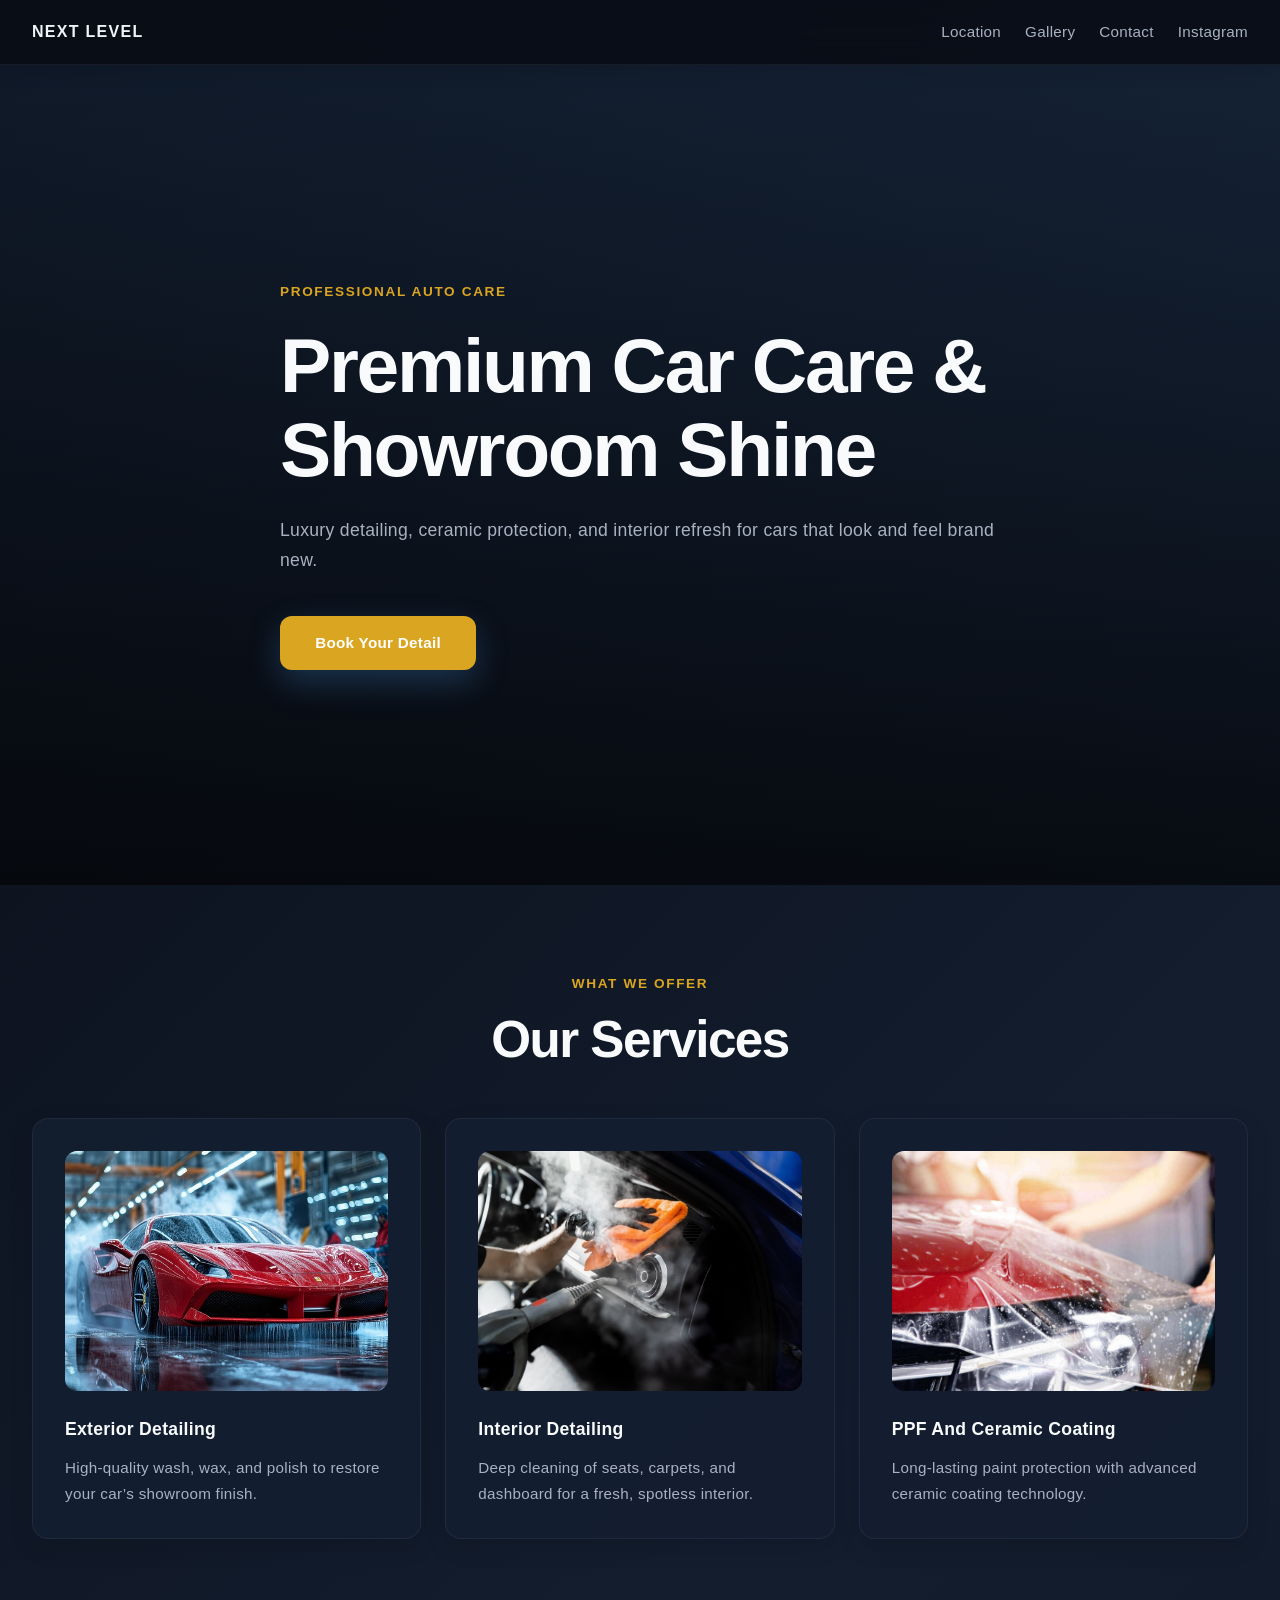
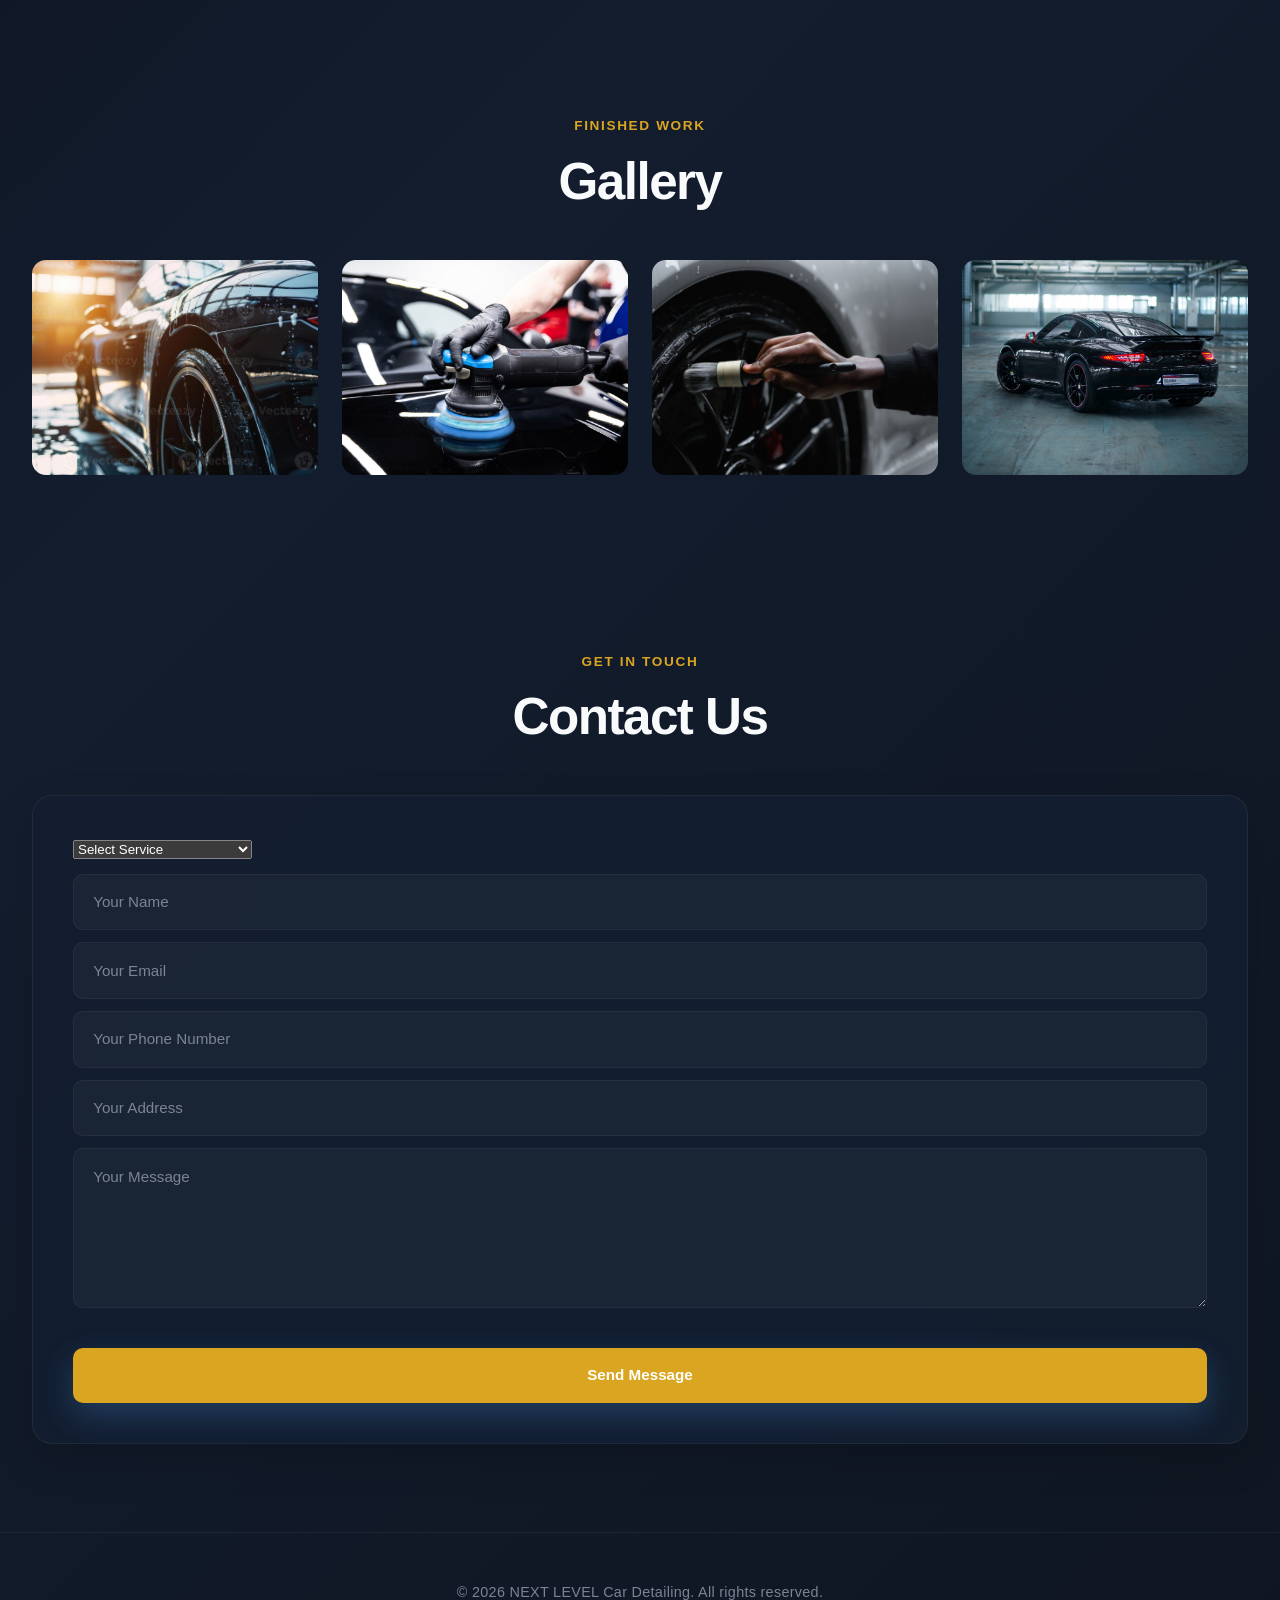
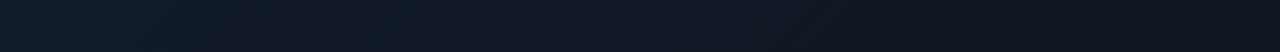
==== index.html @ 518fec78 "Rename next.html to index.html" ====
﻿<!DOCTYPE html>
<html lang="en">

<head>
    <meta charset="UTF-8">
    <meta name="viewport" content="width=device-width, initial-scale=1.0">
    <title>NEXT LEVEL CAR DETAILING</title>
    <link rel="stylesheet" href="next.css">
    <script src="next.js" crossorigin="anonymous"></script>
</head>

<body>
    <header>
        <div class="topbar">
            <a class="brand" href="#">NEXT LEVEL</a>
            <button class="menu-toggle" aria-label="Toggle navigation">
                <span></span>
                <span></span>
                <span></span>
            </button>
            <nav class="site-nav">
                <a href="https://www.google.com/maps/place/29%C2%B053'46.9%22N+73%C2%B052'30.2%22E/@29.8963611,73.8750556,17z/data=!3m1!4b1!4m4!3m3!8m2!3d29.8963611!4d73.8750556?entry=ttu&g_ep=EgoyMDI2MDgxMS4wIKXMDSoASAFQAw%3D%3D"
                    target="_blank" rel="noopener noreferrer">Location</a>
                <a href="#gallery">Gallery</a>
                <a href="https://wa.me/+918306224244" target="_blank" rel="noopener noreferrer">Contact</a>
                <a href="https://www.instagram.com/next_level_car_detailing_sgnr" target="_blank"
                    rel="noopener noreferrer">Instagram</a>
            </nav>
        </div>
    </header>

    <main>
        <section class="hero">
            <div class="hero-copy">
                <p class="eyebrow">Professional Auto Care</p>
                <h1>Premium Car Care & Showroom Shine</h1>
                <p>Luxury detailing, ceramic protection, and interior refresh for cars that look and feel brand new.</p>
                <a class="button" href="https://wa.me/+918306224244" target="_blank" rel="noopener noreferrer">Book Your
                    Detail</a>
            </div>
        </section>

        <section class="section services" id="services">
            <div class="section-header">
                <p class="eyebrow">What We Offer</p>
                <h2>Our Services</h2>
            </div>
            <div class="cards">
                <div class="card">
                    <img src="fome.jpg" alt="Exterior Detailing">
                    <h3>Exterior Detailing</h3>
                    <p>High-quality wash, wax, and polish to restore your car’s showroom finish.</p>
                </div>
                <div class="card">
                    <img src="fogg.jpeg" alt="Interior Detailing">
                    <h3>Interior Detailing</h3>
                    <p>Deep cleaning of seats, carpets, and dashboard for a fresh, spotless interior.</p>
                </div>
                <div class="card">
                    <img src="ppf.jpg" alt="PPF And Ceramic Coating">
                    <h3>PPF And Ceramic Coating</h3>
                    <p>Long-lasting paint protection with advanced ceramic coating technology.</p>
                </div>
            </div>
        </section>

        <section class="section gallery" id="gallery">
            <div class="section-header">
                <p class="eyebrow">Finished Work</p>
                <h2>Gallery</h2>
            </div>
            <div class="gallery-grid">
                <img src="carback.jpg" alt="Detailing sample 1">
                <img src="rubbing.jpg" alt="Detailing sample 2">
                <img src="tyre.jpg" alt="Detailing sample 3">
                <img src="porshe.jpg" alt="Detailing sample 4">
            </div>
        </section>

        <section class="section contact" id="contact">
            <div class="section-header">
                <p class="eyebrow">Get In Touch</p>
                <h2>Contact Us</h2>
            </div>

            <form id="whatsappForm" onsubmit="sendToWhatsApp(event)">
                <select id="service" placeholder="Select Service" required>
                    <option value="" disabled selected>Select Service</option>
                    <option value="Exterior Detailing">Exterior Detailing</option>
                    <option value="Interior Detailing">Interior Detailing</option>
                    <option value="PPF And Ceramic Coating">PPF And Ceramic Coating</option>
                </select>
                <input type="text" id="name" placeholder="Your Name" required>
                <input type="email" id="email" placeholder="Your Email" required>
                <input type="tel" id="phone" placeholder="Your Phone Number" required>
                <input type="text" id="Address" placeholder="Your Address" required>
                <textarea id="message" rows="5" placeholder="Your Message" required></textarea>
                <button type="submit">Send Message</button>
            </form>
        </section>
    </main>

    <footer>
        <p>&copy; 2026 NEXT LEVEL Car Detailing. All rights reserved.</p>
    </footer>

    <script>
        // Mobile Navigation Toggle
        const toggleButton = document.querySelector('.menu-toggle');
        const siteNav = document.querySelector('.site-nav');

        toggleButton.addEventListener('click', () => {
            siteNav.classList.toggle('open');
            toggleButton.classList.toggle('open');
        });

        // WhatsApp Form Submit Function
        function sendToWhatsApp(event) {
            // Form ko default reload hone se rokein
            event.preventDefault();

            // Input fields se values nikalein
            let name = document.getElementById('name').value.trim();
            let email = document.getElementById('email').value.trim();
            let phone = document.getElementById('phone').value.trim();
            let address = document.getElementById('Address').value.trim();
            let service = document.getElementById('service').value.trim();
            let message = document.getElementById('message').value.trim();

            // WhatsApp number (Bina '+' ya special characters ke, sirf digits)
            let phoneNumber = "918306224244";

            // WhatsApp par bhejne ke liye text format banayein
            let whatsappText = `*New Contact Message*%0A%0A` +
                `*Name:* ${encodeURIComponent(name)}%0A` +
                `*Email:* ${encodeURIComponent(email)}%0A` +
                `*Phone:* ${encodeURIComponent(phone)}%0A` +
                `*Address:* ${encodeURIComponent(address)}%0A` +
                `*Service:* ${encodeURIComponent(service)}%0A` +
                `*Message:* ${encodeURIComponent(message)}`;

            // Correct WhatsApp URL generate karein
            let whatsappURL = `https://wa.me/${phoneNumber}?text=${whatsappText}`;

            // User ko WhatsApp par redirect karein
            window.open(whatsappURL, '_blank');
        }
    </script>
</body>

</html>
---- next.css ----
﻿:root {
    color-scheme: dark;
    --bg: #0a0e17;
    --surface: rgba(20, 30, 48, 0.95);
    --surface-strong: rgba(12, 18, 28, 0.99);
    --text: #f0f4f9;
    --text-secondary: #a8b2c1;
    --muted: #7a8494;
    --accent: goldenrod;
    --accent-strong: #3a8fd4;
    --accent-light: goldenrod;
    --border: rgba(122, 132, 148, 0.12);
    --success: #10b981;
    --error: #ef4444;
}

* {
    margin: 0;
    padding: 0;
    box-sizing: border-box;
}

html {
    scroll-behavior: smooth;
}

body {
    font-family: -apple-system, BlinkMacSystemFont, "Segoe UI", Roboto, "Helvetica Neue", sans-serif;
    min-height: 100vh;
    line-height: 1.6;
    letter-spacing: 0.3px;
    background: linear-gradient(135deg, #0a0e17 0%, #131d2e 50%, #0f1621 100%);
    color: var(--text);
    font-weight: 400;
}

img {
    display: block;
    max-width: 100%;
}

a {
    text-decoration: none;
}

button,
input,
textarea {
    font: inherit;
}

header {
    position: sticky;
    top: 0;
    z-index: 50;
    border-bottom: 1px solid var(--border);
    backdrop-filter: blur(24px);
    background: rgba(10, 14, 23, 0.85);
    box-shadow: 0 4px 20px rgba(0, 0, 0, 0.15);
}

.topbar {
    max-width: 1280px;
    margin: 0 auto;
    padding: 1.2rem 2rem;
    display: flex;
    align-items: center;
    justify-content: space-between;
    gap: 2rem;
}

.brand {
    color: var(--text);
    font-weight: 700;
    letter-spacing: 0.08em;
    text-transform: uppercase;
    font-size: 1rem;
    transition: color 0.3s ease;
}

.brand:hover {
    color: var(--accent-light);
}

.site-nav {
    display: flex;
    align-items: center;
    gap: 1.5rem;
}

nav a {
    color: var(--text-secondary);
    font-weight: 500;
    font-size: 0.95rem;
    transition: color 0.3s ease, border-color 0.3s ease;
    position: relative;
}

nav a::after {
    content: '';
    position: absolute;
    bottom: -4px;
    left: 0;
    width: 0;
    height: 2px;
    background: var(--accent);
    transition: width 0.3s ease;
}

nav a:hover {
    color: var(--accent-light);
}

nav a:hover::after {
    width: 100%;
}

.menu-toggle {
    display: none;
    background: transparent;
    border: none;
    cursor: pointer;
    flex-direction: column;
    gap: 6px;
    padding: 0.25rem;
}

.menu-toggle span {
    display: block;
    width: 24px;
    height: 2px;
    background: var(--text);
    border-radius: 999px;
    transition: transform 0.3s ease, opacity 0.3s ease;
}

.menu-toggle.open span:nth-child(1) {
    transform: translateY(6px) rotate(45deg);
}

.menu-toggle.open span:nth-child(2) {
    opacity: 0;
}

.menu-toggle.open span:nth-child(3) {
    transform: translateY(-6px) rotate(-45deg);
}

.hero {
    min-height: calc(100vh - 80px);
    display: grid;
    place-items: center;
    padding: 4rem 2rem;
    background: linear-gradient(180deg, rgba(79, 159, 240, 0.08), rgba(0,0,0,0.6)),
                url('https://images.unsplash.com/photo-1503376780353-7e6692767b70?auto=format&fit=crop&w=1400&q=80') center/cover no-repeat;
}

.hero-copy {
    max-width: 720px;
    text-align: left;
}

.hero .eyebrow {
    color: var(--accent-light);
    letter-spacing: 0.12em;
    text-transform: uppercase;
    font-size: 0.85rem;
    font-weight: 600;
    margin-bottom: 1.25rem;
}

.hero h1 {
    font-size: clamp(2.4rem, 6vw, 5.2rem);
    line-height: 1.1;
    letter-spacing: -0.03em;
    margin-bottom: 1.5rem;
    font-weight: 700;
    color: #f8fafc;
}

.hero p {
    max-width: 50rem;
    color: var(--text-secondary);
    margin-bottom: 2.5rem;
    font-size: 1.1rem;
    line-height: 1.7;
}

.button {
    display: inline-flex;
    align-items: center;
    justify-content: center;
    padding: 0.95rem 2.2rem;
    background: var(--accent);
    color: #ffffff;
    border: none;
    border-radius: 12px;
    font-weight: 600;
    font-size: 0.95rem;
    box-shadow: 0 12px 32px rgba(79, 159, 240, 0.25);
    transition: all 0.3s cubic-bezier(0.4, 0, 0.2, 1);
    cursor: pointer;
}

.button:hover {
    transform: translateY(-3px);
    background: var(--accent-strong);
    box-shadow: 0 20px 48px rgba(79, 159, 240, 0.35);
}

.button:active {
    transform: translateY(-1px);
}

.section {
    padding: 5.5rem 2rem;
    max-width: 1280px;
    margin: 0 auto;
}

.section-header {
    text-align: center;
    margin-bottom: 3rem;
}

.section-header .eyebrow {
    color: var(--accent-light);
    letter-spacing: 0.12em;
    text-transform: uppercase;
    font-size: 0.85rem;
    font-weight: 600;
    margin-bottom: 1rem;
}

.section-header h2 {
    font-size: clamp(2rem, 4vw, 3.5rem);
    letter-spacing: -0.03em;
    line-height: 1.15;
    font-weight: 700;
    color: #f8fafc;
}

.cards,
.gallery-grid {
    display: grid;
    grid-template-columns: repeat(auto-fit, minmax(260px, 1fr));
    gap: 1.5rem;
}

.card {
    background: var(--surface);
    border: 1px solid var(--border);
    border-radius: 16px;
    padding: 2rem;
    box-shadow: 0 8px 24px rgba(0, 0, 0, 0.12);
    transition: all 0.3s cubic-bezier(0.4, 0, 0.2, 1);
}

.card:hover {
    transform: translateY(-8px);
    border-color: rgba(79, 159, 240, 0.25);
    box-shadow: 0 20px 48px rgba(79, 159, 240, 0.15);
    background: rgba(30, 40, 60, 0.98);
}

.card img {
    width: 100%;
    height: 240px;
    object-fit: cover;
    border-radius: 12px;
    margin-bottom: 1.5rem;
}

.card h3 {
    color: #f8fafc;
    margin-bottom: 0.75rem;
    font-weight: 600;
    font-size: 1.1rem;
}

.card p {
    color: var(--text-secondary);
    line-height: 1.7;
    font-size: 0.95rem;
}

.gallery-grid img {
    aspect-ratio: 4 / 3;
    border-radius: 14px;
    object-fit: cover;
    transition: transform 0.3s ease, filter 0.3s ease;
}

.gallery-grid img:hover {
    transform: scale(1.03);
    filter: brightness(1.08);
}

.contact form {
    background: var(--surface);
    border: 1px solid var(--border);
    border-radius: 20px;
    padding: 2.5rem;
    box-shadow: 0 16px 40px rgba(0, 0, 0, 0.15);
}

form input,
form textarea {
    width: 100%;
    background: rgba(255, 255, 255, 0.03);
    border: 1px solid var(--border);
    border-radius: 10px;
    padding: 0.95rem 1.2rem;
    color: var(--text);
    font-size: 0.95rem;
    margin-top: 0.75rem;
    transition: all 0.3s ease;
}

form input::placeholder,
form textarea::placeholder {
    color: var(--muted);
}

form input:focus,
form textarea:focus {
    outline: none;
    border-color: var(--accent);
    background: rgba(255, 255, 255, 0.05);
    box-shadow: 0 0 0 4px rgba(79, 159, 240, 0.1);
}

form textarea {
    resize: vertical;
    min-height: 160px;
    font-family: inherit;
}

form button {
    width: 100%;
    margin-top: 2rem;
    background: var(--accent);
    color: #ffffff;
    border: none;
    border-radius: 10px;
    padding: 0.95rem 1.2rem;
    cursor: pointer;
    font-weight: 600;
    font-size: 0.95rem;
    transition: all 0.3s cubic-bezier(0.4, 0, 0.2, 1);
    box-shadow: 0 12px 32px rgba(79, 159, 240, 0.25);
}

form button:hover {
    transform: translateY(-2px);
    background: var(--accent-strong);
    box-shadow: 0 16px 40px rgba(79, 159, 240, 0.3);
}

footer {
    text-align: center;
    padding: 3rem 2rem;
    color: var(--muted);
    border-top: 1px solid var(--border);
    font-size: 0.9rem;
}

@media (max-width: 900px) {
    .topbar {
        flex-direction: row;
        gap: 1rem;
    }
    .site-nav {
        gap: 1rem;
    }
}

@media (max-width: 768px) {
    .menu-toggle {
        display: flex;
    }
    .site-nav {
        position: absolute;
        left: 0;
        right: 0;
        top: 75px;
        flex-direction: column;
        gap: 0;
        background: rgba(10, 14, 23, 0.98);
        border-top: 1px solid var(--border);
        padding: 1rem 1.5rem;
        transform: translateY(-120%);
        opacity: 0;
        pointer-events: none;
        transition: transform 0.3s ease, opacity 0.3s ease;
    }
    .site-nav.open {
        transform: translateY(0);
        opacity: 1;
        pointer-events: auto;
    }
    .site-nav a {
        padding: 1rem 0;
        border-bottom: 1px solid var(--border);
        width: 100%;
    }
    .hero {
        min-height: 75vh;
        padding: 3rem 1.5rem;
    }
    .hero-copy {
        text-align: center;
        margin: 0 auto;
    }
    .section {
        padding: 3.5rem 1.5rem;
    }
    .section-header h2 {
        font-size: 2.2rem;
    }
    .contact form {
        padding: 2rem 1.5rem;
    }
}
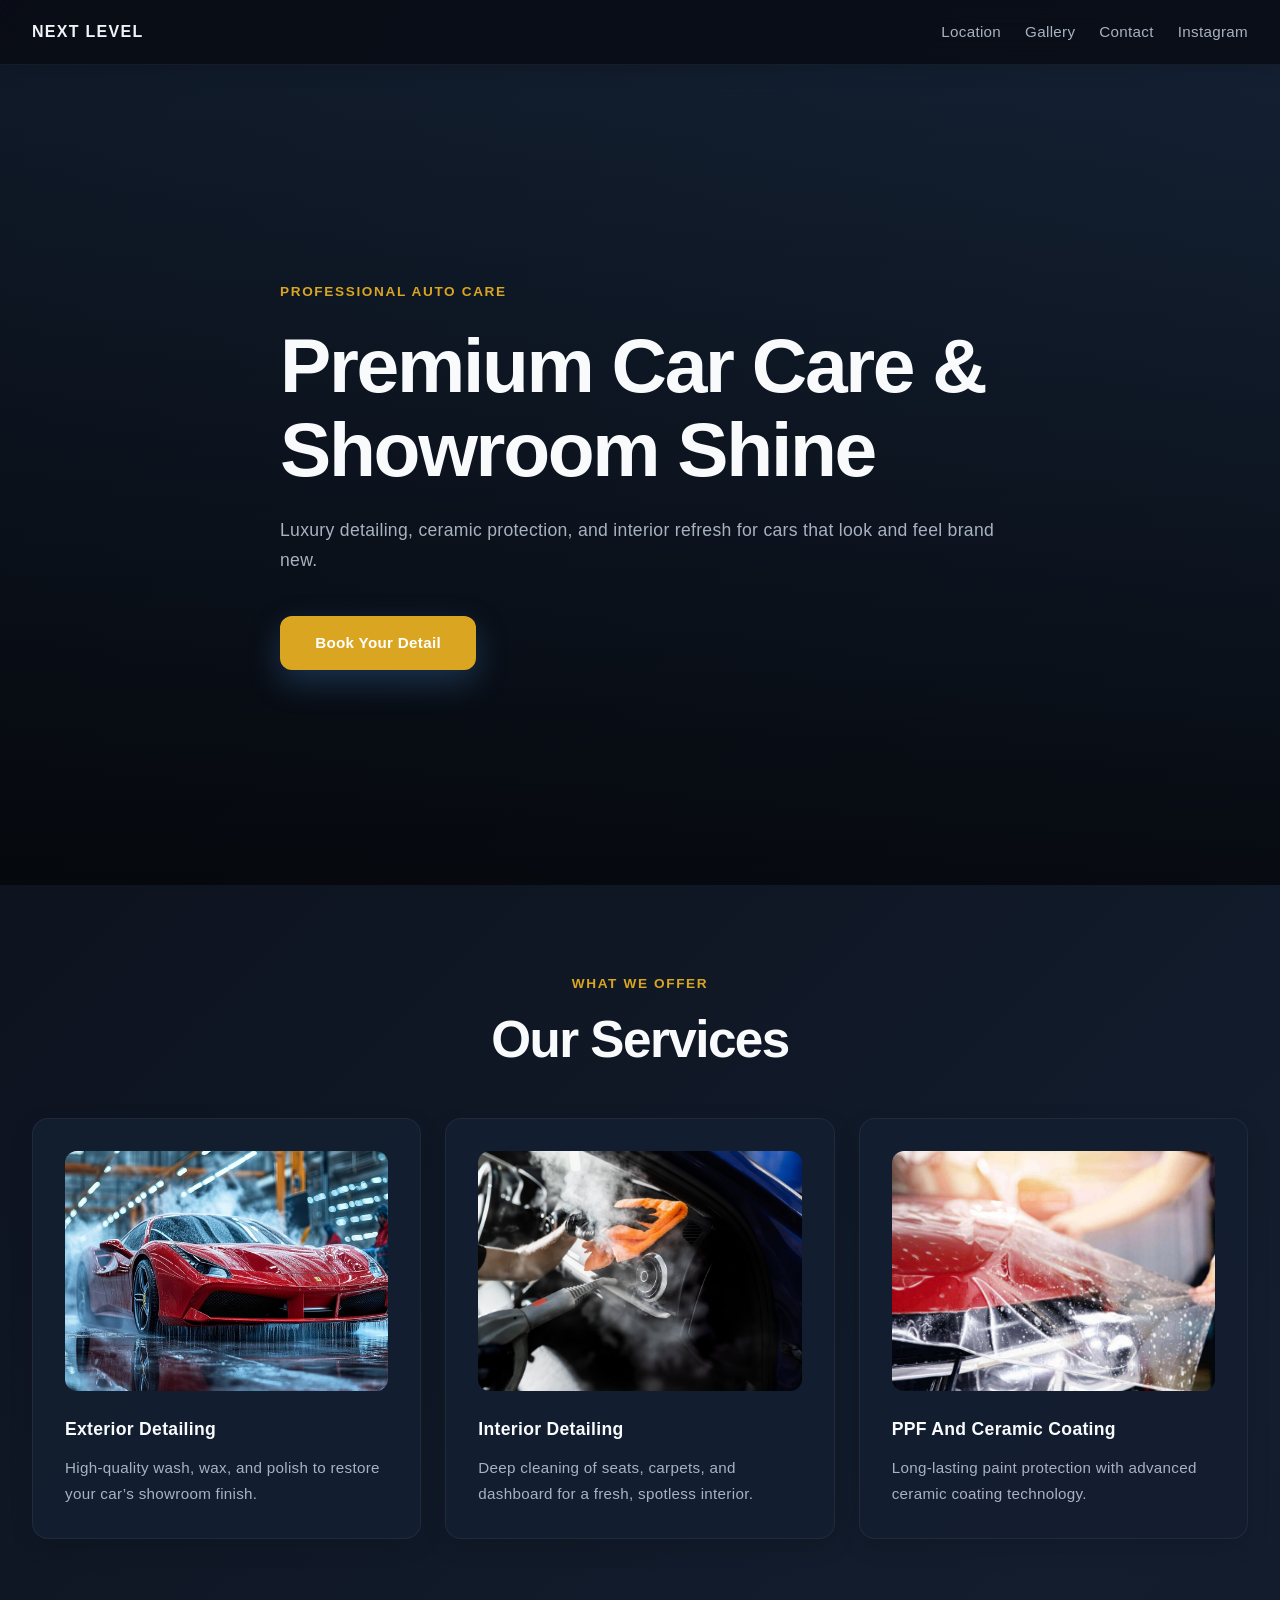
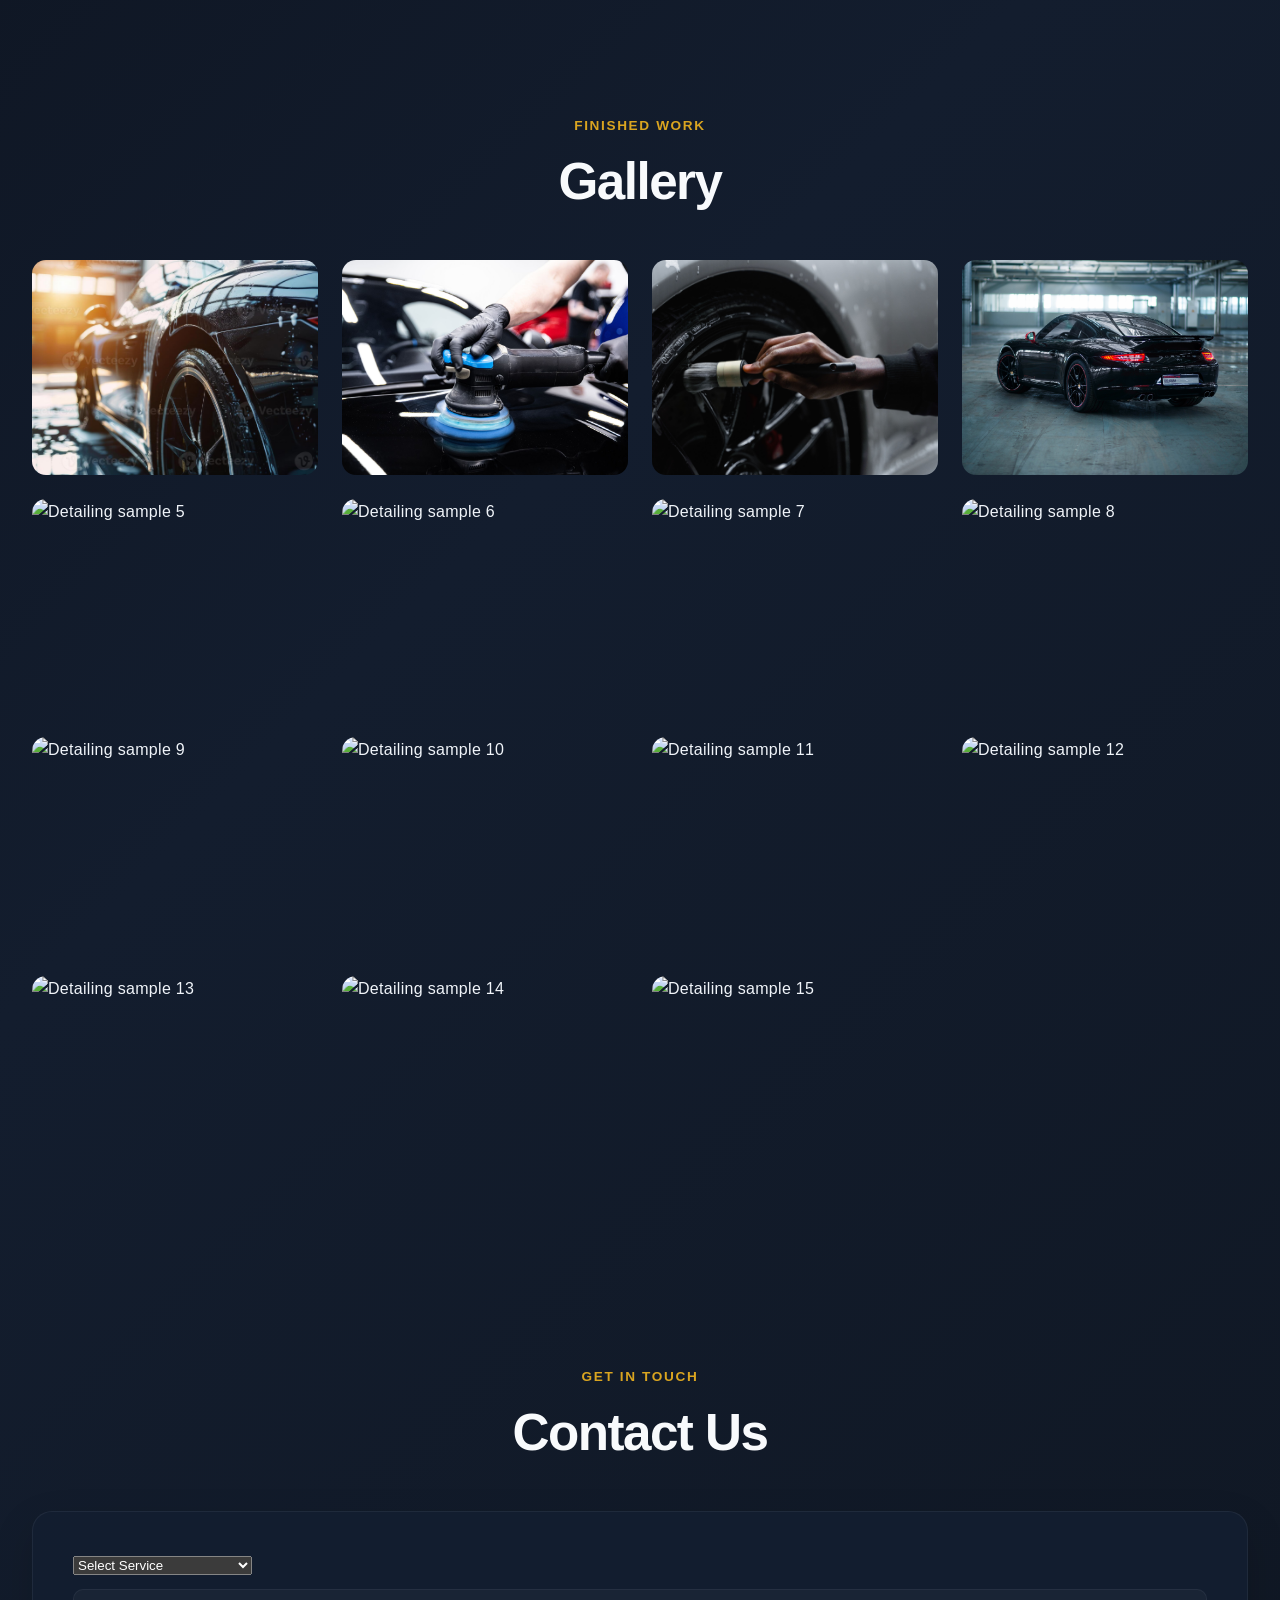
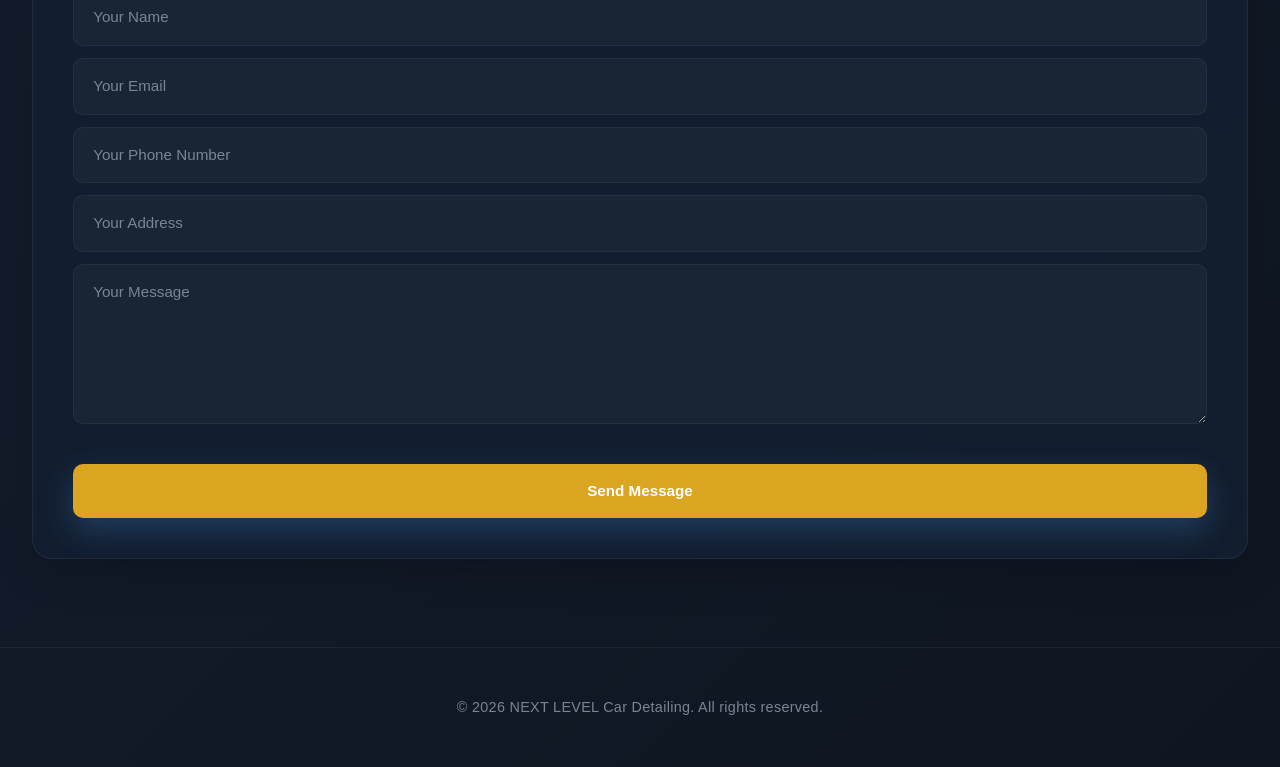
==== commit 8064e7b3: "Add more detailing sample images to index.html Added additional detailing sample images to the galle" ====
--- a/index.html
+++ b/index.html
@@ -1,4 +1,4 @@
-﻿<!DOCTYPE html>
+<!DOCTYPE html>
 <html lang="en">
 
 <head>
@@ -74,6 +74,17 @@
                 <img src="rubbing.jpg" alt="Detailing sample 2">
                 <img src="tyre.jpg" alt="Detailing sample 3">
                 <img src="porshe.jpg" alt="Detailing sample 4">
+                <img src="1.jpeg" alt="Detailing sample 5">
+                <img src="2.jpeg" alt="Detailing sample 6">
+                <img src="3.jpeg" alt="Detailing sample 7">
+                <img src="4.jpeg" alt="Detailing sample 8">
+                <img src="5.jpeg" alt="Detailing sample 9">
+                <img src="6.jpeg" alt="Detailing sample 10">
+                <img src="7.jpeg" alt="Detailing sample 11">
+                <img src="8.jpeg" alt="Detailing sample 12">
+                <img src="9.jpeg" alt="Detailing sample 13">
+                <img src="a.jpeg" alt="Detailing sample 14">
+                <img src="b.jpeg" alt="Detailing sample 15">
             </div>
         </section>
 
